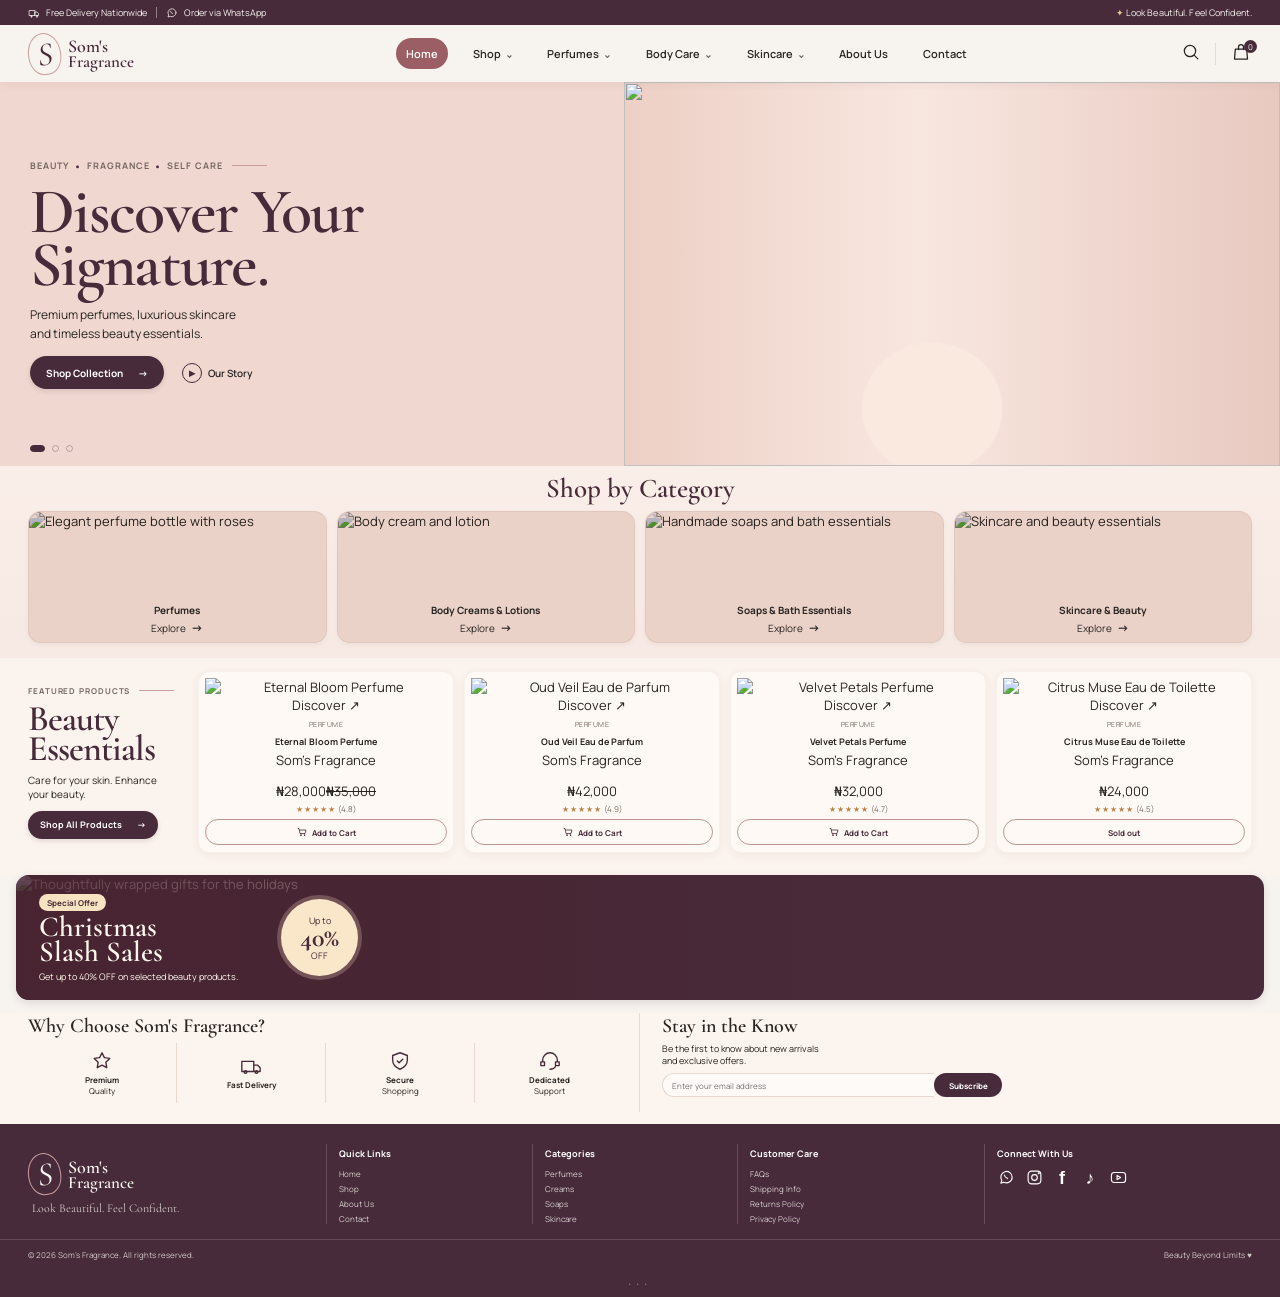
==== index.html @ 3cbfb393 "Connect shared catalogue admin to GitHub API Co-authored-by: Copilot <223556219+Copilot@users.norepl" ====
<!doctype html>
<html lang="en">
  <head>
    <meta charset="utf-8">
    <meta name="viewport" content="width=device-width, initial-scale=1">
    <meta name="theme-color" content="#482B3A">
    <meta name="description" content="Discover signature fragrance, skincare and beauty essentials at Som's Fragrance.">
    <title>Som's Fragrance — Look Beautiful. Feel Confident.</title>
    <link rel="preconnect" href="https://fonts.googleapis.com">
    <link rel="preconnect" href="https://fonts.gstatic.com" crossorigin>
    <link href="https://fonts.googleapis.com/css2?family=Cormorant+Garamond:wght@400;500;600;700&family=Manrope:wght@400;500;600;700&display=swap" rel="stylesheet">
    <link rel="stylesheet" href="styles.css">
  </head>
  <body>
    <header class="site-header">
      <div class="utility-bar">
        <div class="utility-inner">
          <div class="utility-links">
            <span><svg viewBox="0 0 24 24" aria-hidden="true"><path d="M3 7h11v10H3zM14 10h4l3 3v4h-7zM7 20a1.5 1.5 0 1 0 0-3 1.5 1.5 0 0 0 0 3Zm11 0a1.5 1.5 0 1 0 0-3 1.5 1.5 0 0 0 0 3Z"/></svg>Free Delivery Nationwide</span>
            <i aria-hidden="true"></i>
            <a class="whatsapp-link" href="https://wa.me/2348109266876" aria-label="Order via WhatsApp"><svg viewBox="0 0 24 24" aria-hidden="true"><path d="M20 11.6a8 8 0 0 1-11.8 7L4 20l1.4-4A8 8 0 1 1 20 11.6Z"/><path d="M9 8.5c.4 2.4 2 4 4.5 5"/></svg>Order via WhatsApp</a>
          </div>
          <span class="utility-motto"><span aria-hidden="true">✦</span> Look Beautiful. Feel Confident.</span>
        </div>
      </div>
      <div class="nav-shell">
        <a class="brand" href="index.html#home" aria-label="Som's Fragrance home">
          <span class="brand-mark" aria-hidden="true">S</span>
          <span class="brand-type"><span>Som's</span><span>Fragrance</span></span>
        </a>
        <button class="menu-toggle" type="button" aria-label="Open navigation" aria-expanded="false"><span></span><span></span></button>
        <nav class="primary-nav" aria-label="Main navigation">
          <a class="nav-link active" href="#home">Home</a>
          <a class="nav-link" href="shop.html">Shop <span class="nav-caret">⌄</span></a>
          <a class="nav-link" href="shop.html?category=perfumes">Perfumes <span class="nav-caret">⌄</span></a>
          <a class="nav-link" href="shop.html?category=body-care">Body Care <span class="nav-caret">⌄</span></a>
          <a class="nav-link" href="shop.html?category=skincare">Skincare <span class="nav-caret">⌄</span></a>
          <a class="nav-link" href="#why-us">About Us</a>
          <a class="nav-link" href="#contact">Contact</a>
        </nav>
        <div class="nav-actions">
          <button class="icon-button search-button" type="button" aria-label="Search">
            <svg viewBox="0 0 24 24" aria-hidden="true"><circle cx="10.8" cy="10.8" r="6.8"></circle><path d="m16 16 4.2 4.2"></path></svg>
          </button>
          <span class="action-divider" aria-hidden="true"></span>
          <button class="icon-button bag-button" type="button" aria-label="Shopping bag, 0 items">
            <svg viewBox="0 0 24 24" aria-hidden="true"><path d="M5.2 8.5h13.6l1 12H4.2l1-12Z"></path><path d="M9 9V6.2a3 3 0 0 1 6 0V9"></path></svg>
            <span class="bag-count">0</span>
          </button>
        </div>
      </div>
      <form class="search-panel" role="search">
        <label for="site-search">Find your next favourite</label>
        <input id="site-search" type="search" placeholder="Search products">
        <button type="submit">Search</button>
      </form>
    </header>

    <main>
      <section class="hero" id="home">
        <div class="hero-copy">
          <p class="eyebrow">BEAUTY <span>•</span> FRAGRANCE <span>•</span> SELF CARE <i></i></p>
          <h1>Discover Your<br>Signature.</h1>
          <p class="hero-description">Premium perfumes, luxurious skincare<br class="desktop-break"> and timeless beauty essentials.</p>
          <div class="hero-actions">
            <a class="button button-plum" href="shop.html">Shop Collection <span aria-hidden="true">→</span></a>
            <a class="story-link" href="#why-us"><span class="play-icon" aria-hidden="true">▶</span> Our Story</a>
          </div>
          <div class="hero-pagination" aria-label="Slide 1 of 3"><span class="current"></span><span></span><span></span></div>
        </div>
        <div class="hero-art" role="img" aria-label="Signature perfume and rose in soft blush light">
          <div class="hero-arch"></div>
          <div class="hero-rose hero-rose-one" aria-hidden="true">✿</div>
          <div class="hero-rose hero-rose-two" aria-hidden="true">✿</div>
          <img class="hero-bottle" src="https://images.unsplash.com/photo-1592945403244-b3fbafd7f539?auto=format&fit=crop&w=1400&q=85" alt="">
          <div class="hero-pedestal"></div>
          <span class="hero-glint" aria-hidden="true">✦</span>
        </div>
      </section>

      <section class="categories" id="shop">
        <h2 class="section-title">Shop by Category</h2>
        <div class="category-grid">
          <a class="category-card" href="shop.html?category=perfumes">
            <img src="https://images.unsplash.com/photo-1592945403244-b3fbafd7f539?auto=format&fit=crop&w=600&q=80" alt="Elegant perfume bottle with roses">
            <span class="category-name">Perfumes</span><span class="category-explore">Explore <b>→</b></span>
          </a>
          <a class="category-card" href="shop.html?category=body-care">
            <img src="https://images.unsplash.com/photo-1608248543803-ba4f8c70ae0b?auto=format&fit=crop&w=600&q=80" alt="Body cream and lotion">
            <span class="category-name">Body Creams &amp; Lotions</span><span class="category-explore">Explore <b>→</b></span>
          </a>
          <a class="category-card" href="shop.html?category=bath">
            <img src="https://images.unsplash.com/photo-1600857544200-b2f666a9a2ec?auto=format&fit=crop&w=600&q=80" alt="Handmade soaps and bath essentials">
            <span class="category-name">Soaps &amp; Bath Essentials</span><span class="category-explore">Explore <b>→</b></span>
          </a>
          <a class="category-card" href="shop.html?category=skincare">
            <img src="https://images.unsplash.com/photo-1608571423902-eed4a5ad8108?auto=format&fit=crop&w=600&q=80" alt="Skincare and beauty essentials">
            <span class="category-name">Skincare &amp; Beauty</span><span class="category-explore">Explore <b>→</b></span>
          </a>
        </div>
      </section>

      <section class="featured" id="featured">
        <div class="featured-intro">
          <p class="eyebrow">FEATURED PRODUCTS <i></i></p>
          <h2>Beauty<br>Essentials</h2>
          <p>Care for your skin. Enhance<br>your beauty.</p>
          <a class="button button-plum" href="shop.html">Shop All Products <span aria-hidden="true">→</span></a>
        </div>
        <div class="product-list">
          <p class="search-results" aria-live="polite"></p>
        </div>
      </section>

      <section class="sale-banner" aria-label="Christmas Slash Sales">
        <img src="https://images.unsplash.com/photo-1513201099705-a9746e1e201f?auto=format&fit=crop&w=1600&q=85" alt="Thoughtfully wrapped gifts for the holidays">
        <div class="sale-copy">
          <span class="sale-label">Special Offer</span>
          <h2>Christmas<br>Slash Sales</h2>
          <p>Get up to 40% OFF on selected beauty products.</p>
        </div>
        <div class="sale-badge"><span>Up to</span><strong>40%</strong><span>OFF</span></div>
        <a href="shop.html?sale=1" class="sale-hitarea" aria-label="Shop Christmas sale"></a>
      </section>

      <section class="community-row">
        <div class="why-us" id="why-us">
          <h2>Why Choose Som's Fragrance?</h2>
          <div class="benefits">
            <div class="benefit"><svg viewBox="0 0 24 24" aria-hidden="true"><path d="m12 3 2.6 5.3 5.9.9-4.3 4.2 1 5.9-5.2-2.8-5.2 2.8 1-5.9L3.5 9.2l5.9-.9L12 3Z"/></svg><strong>Premium</strong><span>Quality</span></div>
            <div class="benefit"><svg viewBox="0 0 24 24" aria-hidden="true"><path d="M2 7h13v11H2zM15 11h4l3 3v4h-7zM6 20a1.5 1.5 0 1 0 0-3 1.5 1.5 0 0 0 0 3Zm12 0a1.5 1.5 0 1 0 0-3 1.5 1.5 0 0 0 0 3Z"/></svg><strong>Fast Delivery</strong></div>
            <div class="benefit"><svg viewBox="0 0 24 24" aria-hidden="true"><path d="m12 3 8 3v5c0 5-3.4 8.2-8 10-4.6-1.8-8-5-8-10V6l8-3Z"/><path d="m9 12 2 2 4-4"/></svg><strong>Secure</strong><span>Shopping</span></div>
            <div class="benefit"><svg viewBox="0 0 24 24" aria-hidden="true"><path d="M4 13v-2a8 8 0 0 1 16 0v2M4 13H2v4h4v-4H4Zm16 0h2v4h-4v-4h2ZM18 18c-1 2-3 3-6 3"/></svg><strong>Dedicated</strong><span>Support</span></div>
          </div>
        </div>
        <div class="newsletter" id="contact">
          <h2>Stay in the Know</h2>
          <p>Be the first to know about new arrivals<br>and exclusive offers.</p>
          <form class="newsletter-form">
            <label class="sr-only" for="email">Your email address</label>
            <input id="email" type="email" placeholder="Enter your email address" required>
            <button type="submit">Subscribe</button>
          </form>
          <p class="form-message" aria-live="polite"></p>
        </div>
      </section>
    </main>

    <footer class="site-footer">
      <div class="footer-main">
        <div class="footer-brand">
          <a class="brand brand-light" href="index.html#home" aria-label="Som's Fragrance home"><span class="brand-mark" aria-hidden="true">S</span><span class="brand-type"><span>Som's</span><span>Fragrance</span></span></a>
          <p>Look Beautiful. Feel Confident.</p>
        </div>
        <div class="footer-column"><h2>Quick Links</h2><a href="index.html#home">Home</a><a href="shop.html">Shop</a><a href="#why-us">About Us</a><a href="#contact">Contact</a></div>
        <div class="footer-column"><h2>Categories</h2><a href="shop.html?category=perfumes">Perfumes</a><a href="shop.html?category=body-care">Creams</a><a href="shop.html?category=bath">Soaps</a><a href="shop.html?category=skincare">Skincare</a></div>
        <div class="footer-column"><h2>Customer Care</h2><a href="#contact">FAQs</a><a href="#contact">Shipping Info</a><a href="#contact">Returns Policy</a><a href="#contact">Privacy Policy</a></div>
        <div class="footer-column social-column"><h2>Connect With Us</h2><div class="social-links">
          <a class="whatsapp-link" href="https://wa.me/2348109266876" aria-label="WhatsApp"><svg viewBox="0 0 24 24" aria-hidden="true"><path d="M20 11.6a8 8 0 0 1-11.8 7L4 20l1.4-4A8 8 0 1 1 20 11.6Z"/><path d="M9 8.5c.4 2.4 2 4 4.5 5"/></svg></a>
          <a href="https://instagram.com/" aria-label="Instagram"><svg viewBox="0 0 24 24" aria-hidden="true"><rect x="3" y="3" width="18" height="18" rx="5"/><circle cx="12" cy="12" r="4"/><circle cx="18" cy="6" r=".7"/></svg></a>
          <a href="https://facebook.com/" aria-label="Facebook" class="social-letter">f</a>
          <a href="https://tiktok.com/" aria-label="TikTok" class="social-letter">♪</a>
          <a href="https://youtube.com/" aria-label="YouTube"><svg viewBox="0 0 24 24" aria-hidden="true"><rect x="2" y="5" width="20" height="14" rx="4"/><path d="m10 9 5 3-5 3z"/></svg></a>
        </div></div>
      </div>
      <div class="footer-bottom"><span>© 2026 Som's Fragrance. All rights reserved.</span><a href="index.html#home">Beauty Beyond Limits ♥</a></div>
    </footer>

    <div class="admin-access-area">
      <button class="admin-access-trigger" type="button" aria-label="Open store manager access"><span aria-hidden="true">···</span><span class="admin-access-hint" aria-hidden="true">Store access</span></button>
    </div>
    <dialog class="admin-access-dialog" aria-labelledby="admin-access-title">
      <form class="admin-access-form">
        <p class="eyebrow">PRIVATE STORE ACCESS</p>
        <h2 id="admin-access-title">Catalogue studio</h2>
        <label for="admin-password">Password</label>
        <input id="admin-password" name="password" type="password" autocomplete="current-password" required>
        <p class="admin-access-error" role="alert"></p>
        <div class="admin-access-actions">
          <button class="admin-access-cancel" type="button">Cancel</button>
          <button class="admin-access-submit" type="submit">Continue</button>
        </div>
      </form>
    </dialog>
    <button class="back-to-top" type="button" aria-label="Back to top">↑</button>
    <div class="cart-toast" role="status" aria-live="polite"></div>
    <dialog class="cart-dialog" aria-labelledby="cart-dialog-title"></dialog>
    <script src="catalog-data.js"></script>
    <script src="cart.js"></script>
    <script src="script.js"></script>
  </body>
</html>
---- styles.css ----
:root {
  color-scheme: light;
  --porcelain: #F7F3EF;
  --cream: #F3E8E2;
  --plum: #482B3A;
  --rose: #C99E9C;
  --taupe: #B9AA91;
  --espresso: #292522;
  --muted: #766761;
  --white: #FFFFFF;
  --border: #E7D8D0;
  --serif: "Cormorant Garamond", Georgia, serif;
  --sans: "Manrope", Arial, sans-serif;
}

* { box-sizing: border-box; }
html { scroll-behavior: smooth; scroll-padding-top: 85px; }
body { margin: 0; background: var(--porcelain); color: var(--espresso); font-family: var(--sans); font-size: 13px; -webkit-font-smoothing: antialiased; }
button, input { font: inherit; }
a { color: inherit; text-decoration: none; }
img { display: block; width: 100%; }
button { cursor: pointer; }
.sr-only { position: absolute; width: 1px; height: 1px; padding: 0; margin: -1px; overflow: hidden; clip: rect(0,0,0,0); white-space: nowrap; border: 0; }

.site-header { position: sticky; z-index: 20; top: 0; background: rgba(247,243,239,.98); box-shadow: 0 2px 8px rgba(72,43,58,.06); }
.utility-bar { height: 25px; color: var(--porcelain); background: var(--plum); font-size: 9px; }
.utility-inner { width: min(100% - 56px, 1440px); height: 100%; margin: auto; display: flex; align-items: center; justify-content: space-between; }
.utility-links, .utility-links span, .utility-links a { display: flex; align-items: center; gap: 6px; }
.utility-links { gap: 9px; }
.utility-links svg { width: 12px; height: 12px; fill: none; stroke: currentColor; stroke-width: 1.5; stroke-linecap: round; stroke-linejoin: round; }
.utility-links i { height: 11px; border-left: 1px solid rgba(255,255,255,.4); }
.utility-motto { letter-spacing: .1px; }
.utility-motto span { color: #e6ca8d; }
.nav-shell { width: min(100% - 56px, 1440px); min-height: 57px; margin: auto; display: flex; align-items: center; justify-content: space-between; gap: 24px; }
.brand { display: flex; flex: 0 0 166px; align-items: center; gap: 7px; color: var(--plum); }
.brand-mark { width: 33px; height: 42px; display: grid; place-items: center; border: 1px solid var(--rose); border-radius: 50% 50% 45% 45%; font-family: var(--serif); font-size: 33px; font-style: italic; line-height: 1; transform: rotate(-9deg); }
.brand-type { display: flex; flex-direction: column; font-family: var(--serif); font-size: 18px; font-weight: 600; line-height: .9; }
.brand-type span + span { font-size: 17px; }
.primary-nav { display: flex; align-items: center; justify-content: center; gap: clamp(5px, 1.15vw, 18px); }
.nav-link { padding: 8px 10px; border-radius: 20px; color: var(--espresso); font-size: 11px; font-weight: 600; white-space: nowrap; }
.nav-link:hover, .nav-link.active { color: var(--white); background: #9c5e65; }
.nav-caret { padding-left: 2px; color: var(--muted); font-size: 10px; }
.nav-link.active .nav-caret { color: var(--white); }
.nav-actions { display: flex; flex: 0 0 67px; align-items: center; justify-content: flex-end; gap: 13px; }
.icon-button { position: relative; width: 23px; height: 28px; padding: 2px 0; border: 0; color: var(--espresso); background: transparent; }
.icon-button svg { width: 20px; height: 20px; fill: none; stroke: currentColor; stroke-width: 1.5; stroke-linecap: round; stroke-linejoin: round; }
.bag-count { position: absolute; top: 0; right: -5px; width: 13px; height: 13px; display: grid; place-items: center; border-radius: 50%; color: var(--white); background: var(--plum); font-size: 8px; }
.action-divider { height: 22px; border-left: 1px solid var(--border); }
.menu-toggle { display: none; }
.search-panel { display: none; width: min(100% - 56px, 1440px); padding: 14px 0; margin: auto; border-top: 1px solid var(--border); align-items: center; gap: 16px; }
.search-panel.is-open { display: flex; }
.search-panel label { font-family: var(--serif); font-size: 19px; }
.search-panel input { flex: 1; padding: 8px 3px; border: 0; border-bottom: 1px solid var(--muted); outline: 0; background: transparent; }
.search-panel button { border: 0; color: var(--plum); background: transparent; font-size: 11px; font-weight: 700; }

.hero { position: relative; min-height: clamp(296px, 30vw, 430px); display: grid; grid-template-columns: 1fr 1.05fr; overflow: hidden; background: #f0d7d0; }
.hero-copy { position: relative; z-index: 2; display: flex; flex-direction: column; align-items: flex-start; justify-content: center; padding: 28px max(30px, calc((100vw - 1440px) / 2)); padding-right: 12px; }
.eyebrow { margin: 0; color: var(--muted); font-size: 9px; font-weight: 700; letter-spacing: .9px; }
.hero-copy .eyebrow { display: flex; align-items: center; gap: 5px; white-space: nowrap; }
.hero-copy .eyebrow span { color: var(--plum); font-size: 10px; }
.hero-copy .eyebrow i, .featured-intro .eyebrow i { width: 35px; margin-left: 5px; border-top: 1px solid var(--rose); }
h1, h2, h3, p { margin-top: 0; }
.hero h1 { margin: 12px 0 8px; color: var(--plum); font-family: var(--serif); font-size: clamp(43px, 5vw, 68px); font-weight: 600; letter-spacing: -1.7px; line-height: .84; }
.hero-description { margin: 5px 0 13px; color: var(--espresso); font-size: 12px; line-height: 1.6; }
.hero-actions { display: flex; align-items: center; gap: 18px; }
.button { min-height: 33px; display: inline-flex; align-items: center; justify-content: center; gap: 15px; padding: 0 16px; border-radius: 22px; font-size: 10px; font-weight: 700; }
.button-plum { color: var(--white); background: var(--plum); box-shadow: 0 2px 5px rgba(72,43,58,.14); }
.button-plum:hover { background: #633d50; }
.story-link { display: inline-flex; align-items: center; gap: 6px; font-size: 10px; font-weight: 600; }
.play-icon { width: 20px; height: 20px; display: grid; place-items: center; border: 1px solid var(--plum); border-radius: 50%; color: var(--plum); font-size: 8px; }
.hero-pagination { position: absolute; bottom: 14px; left: max(30px, calc((100vw - 1440px) / 2)); display: flex; gap: 7px; }
.hero-pagination span { width: 7px; height: 7px; border: 1px solid rgba(72,43,58,.3); border-radius: 10px; }
.hero-pagination .current { width: 15px; border-color: var(--plum); background: var(--plum); }
.hero-art { position: relative; min-height: clamp(296px, 30vw, 430px); overflow: hidden; background: radial-gradient(ellipse at 47% 85%, #f9e9df 0 14%, transparent 14.5%), linear-gradient(90deg, #edcfc5, #f8e7df 45%, #e8c9c0); }
.hero-art::before { display: none; }
.hero-arch { position: absolute; top: -25%; right: 3%; width: 37%; height: 95%; border-radius: 50% 50% 0 0; background: linear-gradient(90deg, rgba(151,99,86,.16), rgba(255,247,239,.5)); }
.hero-bottle { position: absolute; z-index: 1; inset: 0; width: 100%; height: 100%; max-width: none; object-fit: cover; object-position: center 51%; }
.hero-arch, .hero-rose, .hero-pedestal, .hero-glint { display: none; }

.categories { padding: 9px max(28px, calc((100vw - 1440px) / 2)) 15px; background: linear-gradient(180deg,#faeee8,#f7e9e3); }
.section-title { margin: 0 0 9px; color: var(--plum); font-family: var(--serif); font-size: 27px; font-weight: 600; line-height: 1; text-align: center; }
.category-grid { display: grid; grid-template-columns: repeat(4, minmax(0, 1fr)); gap: 10px; }
.category-card { min-width: 0; overflow: hidden; display: flex; flex-direction: column; align-items: center; border: 1px solid rgba(72,43,58,.06); border-radius: 13px; background: #ead2c8; box-shadow: 0 2px 5px rgba(72,43,58,.05); }
.category-card img { width: 100%; height: 86px; object-fit: cover; object-position: center 43%; mix-blend-mode: multiply; }
.category-name { width: 100%; overflow: hidden; padding: 5px 3px 1px; font-size: 10px; font-weight: 700; text-align: center; text-overflow: ellipsis; white-space: nowrap; }
.category-explore { padding: 1px 5px 6px; font-size: 10px; }
.category-explore b { padding-left: 3px; font-size: 12px; }

.featured { display: grid; grid-template-columns: 155px minmax(0,1fr); gap: 15px; padding: 13px max(28px, calc((100vw - 1440px) / 2)) 22px; background: #fbf3ee; }
.featured-intro { display: flex; flex-direction: column; align-items: flex-start; justify-content: center; }
.featured-intro .eyebrow { display: flex; align-items: center; gap: 4px; font-size: 8px; white-space: nowrap; }
.featured-intro h2 { margin: 8px 0 5px; color: var(--plum); font-family: var(--serif); font-size: 36px; font-weight: 600; letter-spacing: -1px; line-height: .83; }
.featured-intro > p:not(.eyebrow) { margin: 4px 0 9px; font-size: 10px; line-height: 1.45; }
.featured-intro .button { min-height: 28px; padding: 0 12px; font-size: 9px; }
.product-list { display: grid; grid-template-columns: repeat(4, minmax(0,1fr)); gap: 10px; }
.product-card { min-width: 0; padding: 6px 6px 7px; border: 1px solid rgba(72,43,58,.04); border-radius: 11px; background: #fff9f5; box-shadow: 0 2px 8px rgba(72,43,58,.06); text-align: center; }
.product-photo { position: relative; height: 116px; overflow: hidden; border-radius: 8px; background: #f3e1d8; }
.product-photo img { width: 100%; height: 100%; object-fit: cover; object-position: center 48%; mix-blend-mode: multiply; }
.product-tag { position: absolute; z-index: 1; top: 4px; left: 4px; padding: 3px 6px; border-radius: 9px; color: var(--white); background: #a44f67; font-size: 8px; font-weight: 700; }
.product-tag.discount { background: #bf596d; }
.product-tag.hot { background: #d65b65; }
.home-product-category { padding: 6px 0 0; color: var(--muted); font-size: 7px; letter-spacing: .5px; text-transform: uppercase; }
.product-card h3 { overflow: hidden; margin: 6px 0 3px; font-size: 9px; font-weight: 700; text-overflow: ellipsis; white-space: nowrap; }
.price { margin: 0; font-size: 10px; font-weight: 700; }
.price del { margin-left: 3px; color: #9a8b86; font-size: 8px; font-weight: 400; }
.rating { margin: 3px 0 5px; color: var(--muted); font-size: 8px; }
.rating span { color: #b7854b; letter-spacing: 1px; }
.cart-button { width: 100%; min-height: 26px; display: flex; align-items: center; justify-content: center; gap: 4px; border: 1px solid #bd9893; border-radius: 14px; color: var(--plum); background: transparent; font-size: 8px; font-weight: 700; }
.cart-button:hover, .cart-button.is-added { color: var(--white); background: var(--plum); border-color: var(--plum); }
.cart-button svg { width: 12px; height: 12px; fill: none; stroke: currentColor; stroke-width: 1.6; stroke-linecap: round; stroke-linejoin: round; }
.search-results { grid-column: 1 / -1; min-height: 0; margin: 0; color: var(--muted); font-size: 10px; }
.search-results:empty { display: none; }

.sale-banner { position: relative; min-height: 125px; display: flex; align-items: center; overflow: hidden; margin: 0 max(16px, calc((100vw - 1470px) / 2)) 13px; border-radius: 13px; color: #fff7ee; background: var(--plum); box-shadow: 0 3px 9px rgba(72,43,58,.13); }
.sale-banner > img { position: absolute; inset: 0; width: 100%; height: 100%; object-fit: cover; object-position: center 55%; }
.sale-banner::after { position: absolute; inset: 0; content: ""; background: linear-gradient(90deg,rgba(72,35,48,.84),rgba(72,35,48,.68) 34%,rgba(72,35,48,.12) 65%,rgba(72,35,48,.02)); }
.sale-copy, .sale-badge { position: relative; z-index: 1; }
.sale-copy { padding: 12px 23px; }
.sale-label { display: inline-block; padding: 3px 8px; border-radius: 10px; color: var(--plum); background: #f7e3c2; font-size: 8px; font-weight: 700; }
.sale-copy h2 { margin: 4px 0 2px; font-family: var(--serif); font-size: 29px; font-weight: 600; line-height: .85; }
.sale-copy p { margin: 5px 0 0; font-size: 9px; }
.sale-badge { width: 77px; height: 77px; display: flex; flex: 0 0 auto; flex-direction: column; align-items: center; justify-content: center; margin-left: 20px; border-radius: 50%; color: var(--plum); background: #fae7c9; box-shadow: 0 0 0 4px rgba(250,231,201,.24); line-height: 1; }
.sale-badge span { font-size: 9px; }
.sale-badge strong { font-family: var(--serif); font-size: 26px; }
.sale-hitarea { position: absolute; z-index: 2; inset: 0; }

.community-row { display: grid; grid-template-columns: 1fr 1fr; gap: 0; padding: 0 max(28px, calc((100vw - 1440px) / 2)) 12px; background: #fbf4ef; }
.why-us, .newsletter { min-width: 0; padding: 3px 15px 2px 0; }
.why-us { border-right: 1px solid var(--border); }
.why-us h2, .newsletter h2 { margin: 0 0 7px; color: var(--espresso); font-family: var(--serif); font-size: 20px; font-weight: 600; line-height: 1; }
.benefits { display: grid; grid-template-columns: repeat(4, 1fr); }
.benefit { min-height: 60px; display: flex; flex-direction: column; align-items: center; justify-content: center; border-right: 1px solid var(--border); text-align: center; }
.benefit:last-child { border-right: 0; }
.benefit svg { width: 22px; height: 22px; margin-bottom: 3px; fill: none; stroke: var(--plum); stroke-width: 1.5; stroke-linecap: round; stroke-linejoin: round; }
.benefit strong, .benefit span { font-size: 8px; line-height: 1.35; }
.benefit strong { font-weight: 700; }
.newsletter { position: relative; padding: 3px 0 2px 22px; }
.newsletter > p:not(.form-message) { margin: 0 0 6px; font-size: 9px; line-height: 1.35; }
.newsletter-form { width: min(100%, 340px); display: flex; }
.newsletter-form input { min-width: 0; flex: 1; height: 24px; padding: 0 9px; border: 1px solid var(--border); border-right: 0; border-radius: 14px 0 0 14px; outline: 0; background: rgba(255,255,255,.55); font-size: 8px; }
.newsletter-form button { min-width: 68px; border: 0; border-radius: 14px; color: var(--white); background: var(--plum); font-size: 8px; font-weight: 700; }
.form-message { min-height: 10px; margin: 3px 0 0; color: var(--plum); font-size: 8px; }

.site-footer { color: var(--porcelain); background: var(--plum); }
.footer-main { width: min(100% - 56px, 1440px); display: grid; grid-template-columns: 1.35fr .9fr .9fr 1.1fr 1.3fr; gap: 20px; padding: 20px 0 15px; margin: auto; }
.footer-brand { display: flex; flex-direction: column; justify-content: center; }
.brand-light { flex-basis: auto; color: var(--porcelain); }
.brand-light .brand-mark { border-color: var(--rose); }
.footer-brand > p { margin: 6px 0 0 4px; color: rgba(247,243,239,.8); font-family: var(--serif); font-size: 12px; }
.footer-column { display: flex; flex-direction: column; align-items: flex-start; gap: 4px; padding-left: 12px; border-left: 1px solid rgba(247,243,239,.17); }
.footer-column h2 { margin: 3px 0 4px; color: var(--white); font-size: 9px; font-weight: 700; }
.footer-column > a { color: rgba(247,243,239,.82); font-size: 8px; }
.footer-column > a:hover, .footer-bottom a:hover { color: #e9c9b3; }
.social-links { display: flex; align-items: center; gap: 10px; }
.social-links a { width: 18px; height: 18px; display: grid; place-items: center; color: var(--white); }
.social-links svg { width: 17px; height: 17px; fill: none; stroke: currentColor; stroke-width: 1.6; stroke-linecap: round; stroke-linejoin: round; }
.social-letter { font-family: Arial, sans-serif; font-size: 18px; font-weight: 700; }
.footer-bottom { min-height: 30px; display: flex; align-items: center; justify-content: space-between; padding: 0 max(28px, calc((100vw - 1440px) / 2)); border-top: 1px solid rgba(247,243,239,.16); color: rgba(247,243,239,.78); font-size: 8px; }
.admin-access-area { height: 28px; display: flex; justify-content: center; background: var(--plum); }
.admin-access-trigger { position: relative; width: 84px; height: 28px; padding: 0; border: 0; color: rgba(247,243,239,.36); background: transparent; cursor: pointer; font-size: 15px; letter-spacing: 5px; }
.admin-access-trigger:hover { color: rgba(247,243,239,.72); background: rgba(255,255,255,.06); }
.admin-access-trigger:focus-visible { outline: 2px solid var(--rose); outline-offset: -3px; }
.admin-access-hint { position: absolute; inset: 0; display: grid; place-items: center; color: var(--porcelain); background: var(--plum); font-size: 9px; letter-spacing: .3px; opacity: 0; transition: opacity .16s ease; }
.admin-access-trigger:hover .admin-access-hint, .admin-access-trigger:focus-visible .admin-access-hint { opacity: 1; }
.admin-access-dialog { width: min(420px, calc(100% - 32px)); padding: 28px; border: 1px solid var(--border); border-radius: 12px; color: var(--espresso); background: var(--porcelain); box-shadow: 0 18px 60px rgba(41,37,34,.24); }
.admin-access-dialog::backdrop { background: rgba(41,37,34,.48); }
.admin-access-form h2 { margin: 5px 0 22px; color: var(--plum); font-family: var(--serif); font-size: 30px; font-weight: 600; }
.admin-access-form label { display: block; margin-bottom: 6px; color: var(--muted); font-size: 12px; }
.admin-access-form input { width: 100%; padding: 11px 12px; border: 1px solid var(--border); border-radius: 6px; color: var(--espresso); background: var(--white); }
.admin-access-error { min-height: 18px; margin: 8px 0 12px; color: #9c3434; font-size: 11px; }
.admin-access-actions { display: flex; justify-content: flex-end; gap: 10px; }
.admin-access-actions button { min-height: 36px; padding: 0 15px; border: 1px solid var(--border); border-radius: 20px; color: var(--plum); background: transparent; font-size: 11px; font-weight: 700; }
.admin-access-actions .admin-access-submit { border-color: var(--plum); color: var(--white); background: var(--plum); }
.cart-dialog { width: min(460px, calc(100% - 28px)); max-width: 460px; max-height: min(82vh, 680px); padding: 0; overflow: hidden; border: 1px solid var(--border); border-radius: 12px; color: var(--espresso); background: var(--porcelain); box-shadow: 0 18px 70px rgba(41,37,34,.28); }
.cart-dialog::backdrop { background: rgba(41,37,34,.5); backdrop-filter: blur(2px); }
.cart-content { display: flex; max-height: min(82vh, 680px); flex-direction: column; }
.cart-heading { display: flex; align-items: center; justify-content: space-between; padding: 17px 20px; border-bottom: 1px solid var(--border); }
.cart-heading h2 { margin: 0; color: var(--plum); font-family: var(--serif); font-size: 28px; font-weight: 600; }
.cart-close { width: 32px; height: 32px; border: 0; color: var(--plum); background: transparent; font-size: 25px; }
.cart-lines { overflow: auto; padding: 0 20px; }
.cart-empty { padding: 24px 0; color: var(--muted); font-size: 12px; text-align: center; }
.cart-line { display: grid; grid-template-columns: minmax(0,1fr) auto; gap: 5px 12px; padding: 15px 0; border-bottom: 1px solid var(--border); }
.cart-line-name { margin: 0; color: var(--espresso); font-family: var(--serif); font-size: 18px; font-weight: 600; }
.cart-line-price { margin: 3px 0 0; color: var(--muted); font-size: 11px; }
.cart-line-total { align-self: center; color: var(--plum); font-size: 12px; font-weight: 700; }
.cart-line-controls { display: flex; align-items: center; gap: 9px; }
.cart-line-controls button { min-width: 27px; height: 27px; padding: 0 5px; border: 1px solid var(--border); border-radius: 50%; color: var(--plum); background: transparent; }
.cart-line-controls button:disabled { opacity: .4; cursor: not-allowed; }
.cart-line-quantity { min-width: 14px; text-align: center; font-size: 11px; }
.cart-line-remove { margin-left: 5px; border: 0 !important; color: var(--muted) !important; font-size: 10px; text-decoration: underline; }
.cart-unavailable { grid-column: 1/-1; margin: 4px 0 0; color: #9c3434; font-size: 10px; }
.cart-footer { padding: 15px 20px 20px; }
.cart-subtotal { display: flex; justify-content: space-between; margin: 0 0 12px; color: var(--espresso); font-size: 12px; font-weight: 700; }
.cart-checkout { min-height: 42px; display: flex; align-items: center; justify-content: center; border-radius: 24px; color: var(--white); background: var(--plum); font-size: 11px; font-weight: 700; }
.cart-checkout[aria-disabled="true"] { opacity: .45; pointer-events: none; }
.cart-note, .cart-status { margin: 9px 0 0; color: var(--muted); font-size: 9px; line-height: 1.5; text-align: center; }
.cart-status { color: #9c3434; }
.back-to-top { position: fixed; z-index: 10; right: 15px; bottom: 15px; width: 38px; height: 38px; display: grid; place-items: center; border: 0; border-radius: 50%; color: var(--plum); background: var(--porcelain); box-shadow: 0 2px 10px rgba(41,37,34,.2); font-family: var(--serif); font-size: 27px; opacity: 0; pointer-events: none; transition: opacity .2s ease; }
.back-to-top.is-visible { opacity: 1; pointer-events: auto; }
.cart-toast { position: fixed; z-index: 30; right: 20px; bottom: 65px; padding: 10px 15px; border-radius: 20px; color: var(--white); background: var(--plum); font-size: 11px; opacity: 0; pointer-events: none; transform: translateY(8px); transition: opacity .2s ease, transform .2s ease; }
.cart-toast.is-visible { opacity: 1; transform: translateY(0); }

@media (min-width: 1500px) {
  .hero { min-height: 390px; }
  .hero-art { min-height: 390px; }
  .category-card img { height: 125px; }
  .product-photo { height: 155px; }
  .sale-banner { min-height: 160px; }
}
@media (max-width: 900px) and (min-width: 761px) {
  .nav-shell { width: calc(100% - 32px); gap: 8px; }
  .brand { flex-basis: 118px; gap: 5px; }
  .brand-mark { width: 29px; height: 36px; font-size: 29px; }
  .brand-type { font-size: 16px; }
  .brand-type span + span { font-size: 15px; }
  .primary-nav { flex: 1; gap: 0; }
  .nav-link { padding: 8px 5px; font-size: 10px; }
  .nav-actions { flex-basis: 58px; gap: 8px; }
}
@media (max-width: 760px) {
  html { scroll-padding-top: 80px; }
  .utility-bar { height: 25px; }
  .utility-inner, .nav-shell { width: calc(100% - 32px); }
  .utility-inner { font-size: 8px; }
  .utility-motto { display: none; }
  .nav-shell { min-height: 58px; gap: 11px; }
  .brand { flex-basis: 145px; }
  .brand-mark { width: 30px; height: 37px; font-size: 29px; }
  .brand-type { font-size: 17px; }
  .brand-type span + span { font-size: 16px; }
  .menu-toggle { order: 2; width: 23px; height: 27px; display: flex; flex-direction: column; justify-content: center; gap: 6px; padding: 0; border: 0; background: transparent; }
  .menu-toggle span { width: 21px; height: 1px; background: var(--plum); }
  .nav-actions { flex: 0 0 auto; gap: 8px; margin-left: auto; }
  .primary-nav { position: absolute; top: 83px; right: 0; left: 0; display: none; align-items: stretch; gap: 2px; padding: 10px 16px 16px; background: var(--porcelain); box-shadow: 0 8px 12px rgba(72,43,58,.1); }
  .primary-nav.is-open { display: flex; flex-direction: column; }
  .nav-link { padding: 11px 12px; font-size: 12px; }
  .search-panel { width: calc(100% - 32px); }
  .search-panel label { display: none; }
  .hero { min-height: 0; grid-template-columns: 1fr 1fr; }
  .hero-copy { min-height: 250px; padding: 22px 10px 31px 18px; }
  .hero-copy .eyebrow { gap: 3px; font-size: 7px; letter-spacing: .4px; }
  .hero-copy .eyebrow i { width: 12px; }
  .hero h1 { margin: 12px 0 7px; font-size: clamp(34px, 8.6vw, 52px); letter-spacing: -1.2px; }
  .hero-description { max-width: 245px; margin: 4px 0 10px; font-size: 10px; }
  .desktop-break { display: none; }
  .hero-actions { flex-wrap: wrap; gap: 8px; }
  .button { min-height: 30px; gap: 8px; padding: 0 11px; font-size: 9px; }
  .story-link { gap: 4px; font-size: 9px; }
  .play-icon { width: 17px; height: 17px; }
  .hero-pagination { bottom: 10px; left: 18px; }
  .hero-art { min-height: 250px; }
  .hero-bottle { object-position: center; }
  .categories { padding: 10px 15px 13px; }
  .section-title { margin-bottom: 8px; font-size: 24px; }
  .category-grid { grid-template-columns: repeat(2, minmax(0,1fr)); gap: 8px; }
  .category-card { border-radius: 11px; }
  .category-card img { height: 80px; }
  .category-name { font-size: 9px; }
  .category-explore { font-size: 9px; }
  .featured { grid-template-columns: 105px minmax(0,1fr); gap: 8px; padding: 12px 13px 15px; }
  .featured-intro .eyebrow { font-size: 6px; letter-spacing: .3px; }
  .featured-intro .eyebrow i { width: 10px; }
  .featured-intro h2 { font-size: 31px; }
  .featured-intro > p:not(.eyebrow) { font-size: 8px; }
  .featured-intro .button { min-height: 25px; padding: 0 8px; font-size: 7px; }
  .product-list { grid-template-columns: repeat(2,minmax(0,1fr)); gap: 8px; }
  .product-card { padding: 5px; }
  .product-photo { height: clamp(74px, 23vw, 125px); }
  .product-card h3 { font-size: 8px; }
  .price { font-size: 9px; }
  .cart-button { min-height: 23px; font-size: 7px; }
  .search-results { grid-column: 1 / -1; font-size: 8px; }
  .sale-banner { min-height: 120px; margin: 0 9px 11px; border-radius: 10px; }
  .sale-banner::after { background: linear-gradient(90deg,rgba(72,35,48,.88),rgba(72,35,48,.61) 49%,rgba(72,35,48,.1)); }
  .sale-copy { padding: 10px 13px; }
  .sale-copy h2 { font-size: 26px; }
  .sale-copy p { max-width: 160px; font-size: 8px; }
  .sale-badge { width: 62px; height: 62px; margin-left: auto; margin-right: 10px; }
  .sale-badge strong { font-size: 21px; }
  .sale-badge span { font-size: 8px; }
  .community-row { grid-template-columns: 1fr; padding: 0 16px 12px; }
  .why-us { padding: 4px 0 10px; border-right: 0; border-bottom: 1px solid var(--border); }
  .why-us h2, .newsletter h2 { font-size: 19px; }
  .benefit { min-height: 54px; }
  .benefit strong, .benefit span { font-size: 7px; }
  .newsletter { padding: 11px 0 2px; }
  .newsletter > p:not(.form-message) br { display: none; }
  .newsletter-form { max-width: 100%; }
  .footer-main { width: calc(100% - 32px); grid-template-columns: 1.1fr 1fr 1fr; gap: 16px 8px; padding: 17px 0 13px; }
  .footer-brand { grid-column: 1/-1; }
  .brand-light { flex-basis: auto; }
  .footer-brand > p { margin-left: 2px; }
  .footer-column { padding-left: 8px; }
  .footer-column h2 { font-size: 8px; }
  .footer-column > a { font-size: 7px; }
  .social-column { grid-column: 1/-1; border-left: 0; padding-left: 0; }
  .social-links { gap: 13px; }
  .footer-bottom { min-height: 29px; padding: 0 16px; font-size: 7px; }
}
@media (max-width: 370px) {
  .utility-inner { width: calc(100% - 20px); }
  .utility-links { gap: 5px; font-size: 7px; }
  .nav-shell { width: calc(100% - 22px); }
  .brand { flex-basis: 126px; }
  .hero-copy { padding-left: 12px; }
  .hero-copy .eyebrow { font-size: 6px; }
  .hero h1 { font-size: 33px; }
  .hero-description { font-size: 9px; }
  .featured { grid-template-columns: 91px minmax(0,1fr); gap: 6px; padding-right: 8px; padding-left: 8px; }
  .featured-intro h2 { font-size: 28px; }
  .cart-button { gap: 2px; font-size: 6px; }
}
@media (prefers-reduced-motion: reduce) {
  *, *::before, *::after { scroll-behavior: auto !important; transition-duration: .01ms !important; }
}
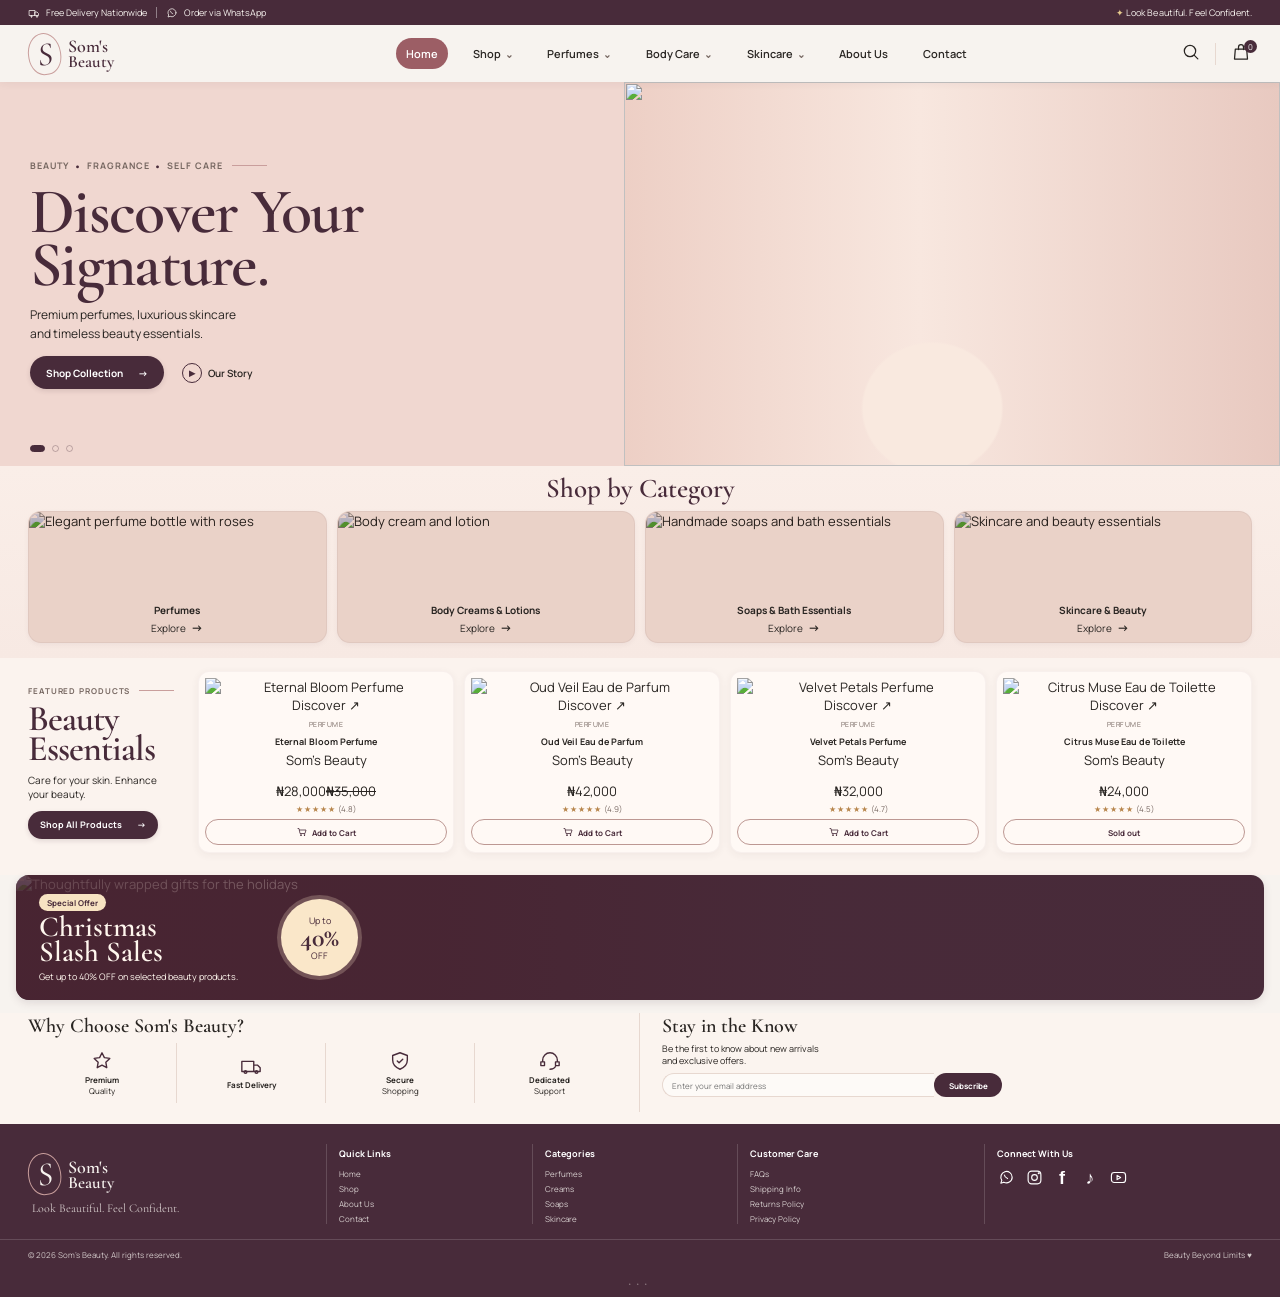
==== commit 8b07e3f0: "Rebrand storefront as Som's Beauty Co-authored-by: Copilot <223556219+Copilot@users.noreply.github.c" ====
--- a/index.html
+++ b/index.html
@@ -4,8 +4,8 @@
     <meta charset="utf-8">
     <meta name="viewport" content="width=device-width, initial-scale=1">
     <meta name="theme-color" content="#482B3A">
-    <meta name="description" content="Discover signature fragrance, skincare and beauty essentials at Som's Fragrance.">
-    <title>Som's Fragrance — Look Beautiful. Feel Confident.</title>
+    <meta name="description" content="Discover signature fragrance, skincare and beauty essentials at Som's Beauty.">
+    <title>Som's Beauty — Look Beautiful. Feel Confident.</title>
     <link rel="preconnect" href="https://fonts.googleapis.com">
     <link rel="preconnect" href="https://fonts.gstatic.com" crossorigin>
     <link href="https://fonts.googleapis.com/css2?family=Cormorant+Garamond:wght@400;500;600;700&family=Manrope:wght@400;500;600;700&display=swap" rel="stylesheet">
@@ -24,9 +24,9 @@
         </div>
       </div>
       <div class="nav-shell">
-        <a class="brand" href="index.html#home" aria-label="Som's Fragrance home">
+        <a class="brand" href="index.html#home" aria-label="Som's Beauty home">
           <span class="brand-mark" aria-hidden="true">S</span>
-          <span class="brand-type"><span>Som's</span><span>Fragrance</span></span>
+          <span class="brand-type"><span>Som's</span><span>Beauty</span></span>
         </a>
         <button class="menu-toggle" type="button" aria-label="Open navigation" aria-expanded="false"><span></span><span></span></button>
         <nav class="primary-nav" aria-label="Main navigation">
@@ -125,7 +125,7 @@
 
       <section class="community-row">
         <div class="why-us" id="why-us">
-          <h2>Why Choose Som's Fragrance?</h2>
+          <h2>Why Choose Som's Beauty?</h2>
           <div class="benefits">
             <div class="benefit"><svg viewBox="0 0 24 24" aria-hidden="true"><path d="m12 3 2.6 5.3 5.9.9-4.3 4.2 1 5.9-5.2-2.8-5.2 2.8 1-5.9L3.5 9.2l5.9-.9L12 3Z"/></svg><strong>Premium</strong><span>Quality</span></div>
             <div class="benefit"><svg viewBox="0 0 24 24" aria-hidden="true"><path d="M2 7h13v11H2zM15 11h4l3 3v4h-7zM6 20a1.5 1.5 0 1 0 0-3 1.5 1.5 0 0 0 0 3Zm12 0a1.5 1.5 0 1 0 0-3 1.5 1.5 0 0 0 0 3Z"/></svg><strong>Fast Delivery</strong></div>
@@ -149,7 +149,7 @@
     <footer class="site-footer">
       <div class="footer-main">
         <div class="footer-brand">
-          <a class="brand brand-light" href="index.html#home" aria-label="Som's Fragrance home"><span class="brand-mark" aria-hidden="true">S</span><span class="brand-type"><span>Som's</span><span>Fragrance</span></span></a>
+          <a class="brand brand-light" href="index.html#home" aria-label="Som's Beauty home"><span class="brand-mark" aria-hidden="true">S</span><span class="brand-type"><span>Som's</span><span>Beauty</span></span></a>
           <p>Look Beautiful. Feel Confident.</p>
         </div>
         <div class="footer-column"><h2>Quick Links</h2><a href="index.html#home">Home</a><a href="shop.html">Shop</a><a href="#why-us">About Us</a><a href="#contact">Contact</a></div>
@@ -163,7 +163,7 @@
           <a href="https://youtube.com/" aria-label="YouTube"><svg viewBox="0 0 24 24" aria-hidden="true"><rect x="2" y="5" width="20" height="14" rx="4"/><path d="m10 9 5 3-5 3z"/></svg></a>
         </div></div>
       </div>
-      <div class="footer-bottom"><span>© 2026 Som's Fragrance. All rights reserved.</span><a href="index.html#home">Beauty Beyond Limits ♥</a></div>
+      <div class="footer-bottom"><span>© 2026 Som's Beauty. All rights reserved.</span><a href="index.html#home">Beauty Beyond Limits ♥</a></div>
     </footer>
 
     <div class="admin-access-area">
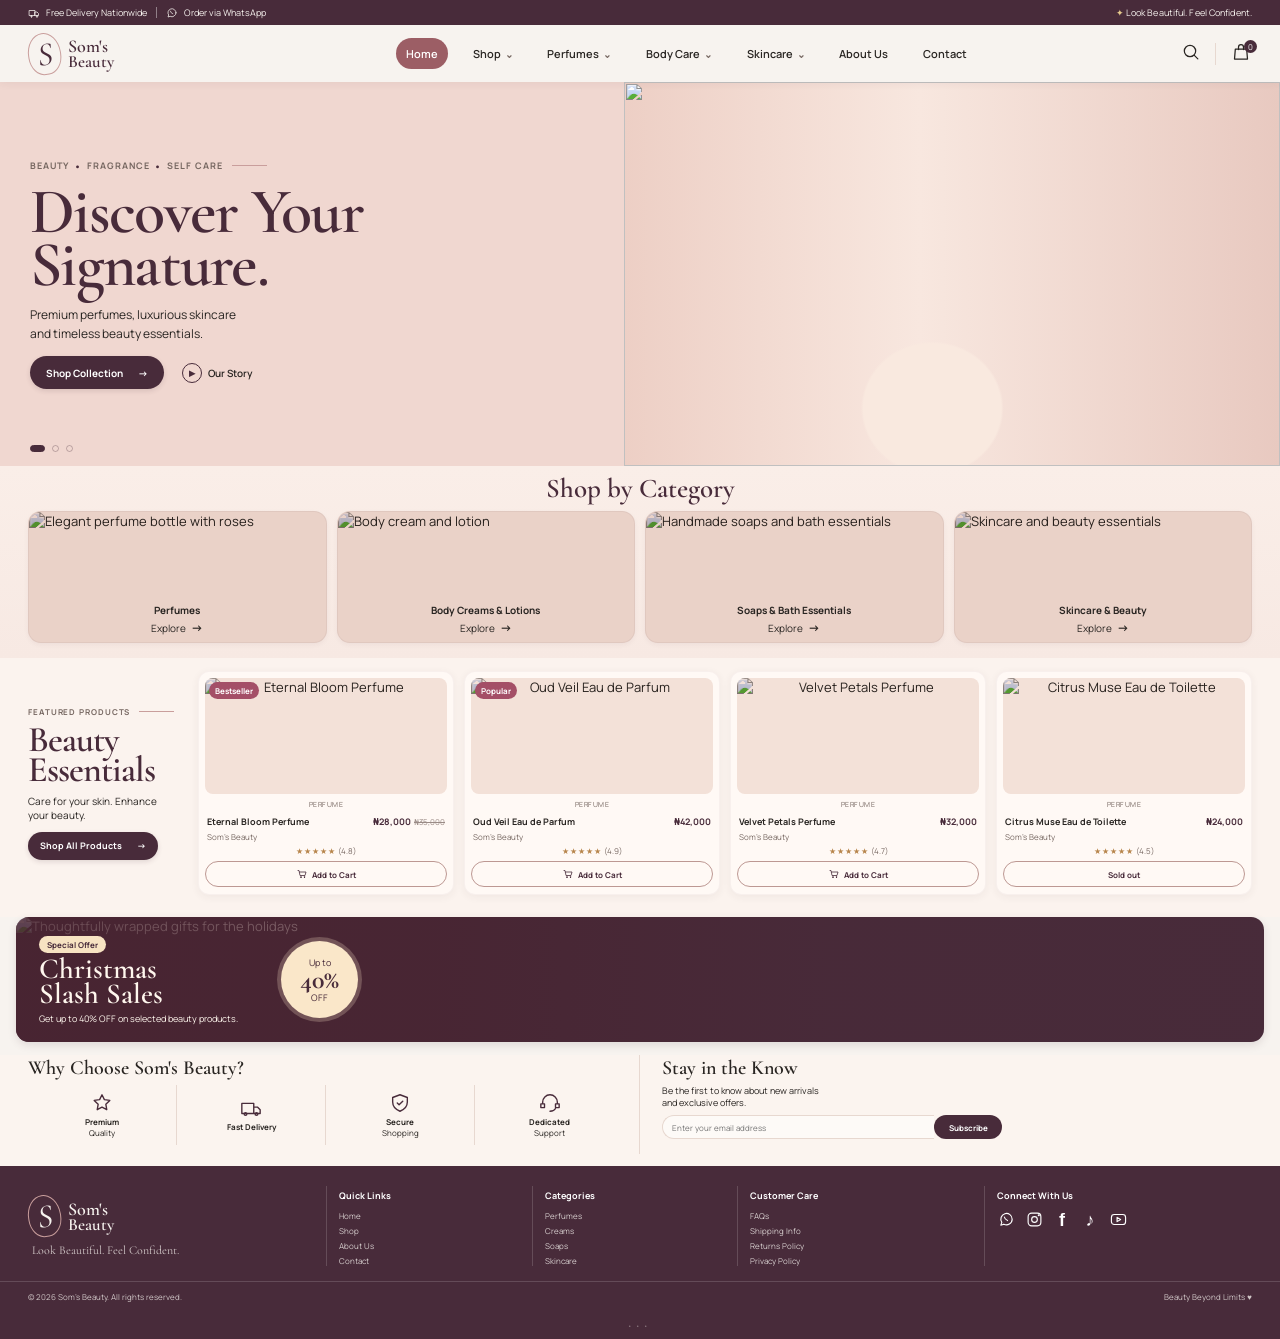
==== commit 3c14eb3f: "Fix product details and featured layout Co-authored-by: Copilot <223556219+Copilot@users.noreply.git" ====
--- a/index.html
+++ b/index.html
@@ -184,9 +184,11 @@
     </dialog>
     <button class="back-to-top" type="button" aria-label="Back to top">↑</button>
     <div class="cart-toast" role="status" aria-live="polite"></div>
+    <dialog class="product-details-dialog" aria-labelledby="product-details-title"></dialog>
     <dialog class="cart-dialog" aria-labelledby="cart-dialog-title"></dialog>
     <script src="catalog-data.js"></script>
     <script src="cart.js"></script>
+    <script src="product-details.js"></script>
     <script src="script.js"></script>
   </body>
 </html>
--- a/styles.css
+++ b/styles.css
@@ -93,9 +93,17 @@
 .featured-intro > p:not(.eyebrow) { margin: 4px 0 9px; font-size: 10px; line-height: 1.45; }
 .featured-intro .button { min-height: 28px; padding: 0 12px; font-size: 9px; }
 .product-list { display: grid; grid-template-columns: repeat(4, minmax(0,1fr)); gap: 10px; }
-.product-card { min-width: 0; padding: 6px 6px 7px; border: 1px solid rgba(72,43,58,.04); border-radius: 11px; background: #fff9f5; box-shadow: 0 2px 8px rgba(72,43,58,.06); text-align: center; }
-.product-photo { position: relative; height: 116px; overflow: hidden; border-radius: 8px; background: #f3e1d8; }
-.product-photo img { width: 100%; height: 100%; object-fit: cover; object-position: center 48%; mix-blend-mode: multiply; }
+.product-card { min-width: 0; padding: 6px 6px 7px; border: 1px solid rgba(72,43,58,.04); border-radius: 11px; background: #fff9f5; box-shadow: 0 2px 8px rgba(72,43,58,.06); text-align: center; cursor: pointer; }
+.product-photo, .product-image { position: relative; height: 116px; display: block; overflow: hidden; border-radius: 8px; background: #f3e1d8; }
+.product-photo img, .product-image img { width: 100%; height: 100%; object-fit: cover; object-position: center 48%; mix-blend-mode: multiply; }
+.product-meta { display: flex; align-items: baseline; justify-content: space-between; gap: 5px; padding: 0 2px; text-align: left; }
+.product-meta > div { min-width: 0; }
+.product-meta > div > p { overflow: hidden; margin: 0; color: var(--muted); font-size: 8px; text-overflow: ellipsis; white-space: nowrap; }
+.product-price { flex: 0 0 auto; color: var(--plum); font-size: 9px; font-weight: 700; white-space: nowrap; }
+.product-price del { margin-left: 3px; color: #9a8b86; font-size: 8px; font-weight: 400; }
+.product-image .product-tag { top: 4px; left: 4px; }
+.quick-view { position: absolute; right: 6px; bottom: 6px; padding: 5px 8px; border-radius: 12px; color: var(--white); background: rgba(72,43,58,.82); font-size: 8px; font-weight: 700; opacity: 0; transition: opacity .2s ease; }
+.product-image:hover .quick-view, .product-image:focus-visible .quick-view { opacity: 1; }
 .product-tag { position: absolute; z-index: 1; top: 4px; left: 4px; padding: 3px 6px; border-radius: 9px; color: var(--white); background: #a44f67; font-size: 8px; font-weight: 700; }
 .product-tag.discount { background: #bf596d; }
 .product-tag.hot { background: #d65b65; }
@@ -199,12 +207,34 @@
 .back-to-top.is-visible { opacity: 1; pointer-events: auto; }
 .cart-toast { position: fixed; z-index: 30; right: 20px; bottom: 65px; padding: 10px 15px; border-radius: 20px; color: var(--white); background: var(--plum); font-size: 11px; opacity: 0; pointer-events: none; transform: translateY(8px); transition: opacity .2s ease, transform .2s ease; }
 .cart-toast.is-visible { opacity: 1; transform: translateY(0); }
+.product-details-dialog { width: min(760px, calc(100% - 32px)); max-width: 760px; max-height: min(86vh, 680px); padding: 0; overflow: auto; border: 1px solid var(--border); border-radius: 12px; color: var(--espresso); background: var(--porcelain); box-shadow: 0 18px 70px rgba(41,37,34,.28); }
+.product-details-dialog::backdrop { background: rgba(41,37,34,.58); backdrop-filter: blur(2px); }
+.product-details-content { min-height: 390px; display: grid; grid-template-columns: minmax(0, 1fr) minmax(0, 1fr); }
+.product-details-photo { position: relative; min-height: 390px; background: #f1e2da; }
+.product-details-photo img { width: 100%; height: 100%; position: absolute; inset: 0; object-fit: cover; }
+.product-details-badge { position: absolute; z-index: 1; top: 16px; left: 16px; padding: 6px 10px; border-radius: 14px; color: var(--white); background: #a44f67; font-size: 10px; font-weight: 700; }
+.product-details-info { position: relative; display: flex; flex-direction: column; align-items: flex-start; justify-content: center; padding: 38px; }
+.product-details-close { position: absolute; top: 10px; right: 12px; width: 34px; height: 34px; border: 0; color: var(--plum); background: transparent; font-size: 28px; }
+.product-details-category { margin: 0 0 9px; color: var(--muted); font-size: 10px; letter-spacing: 1px; text-transform: uppercase; }
+.product-details-info h2 { margin: 0 30px 5px 0; color: var(--plum); font-family: var(--serif); font-size: 34px; font-weight: 600; line-height: 1.05; }
+.product-details-brand { margin: 0 0 12px; color: var(--muted); font-size: 11px; }
+.product-details-rating { display: flex; flex-wrap: wrap; align-items: center; gap: 6px; margin: 0 0 17px; color: var(--muted); font-size: 10px; }
+.product-details-rating > span:first-child { color: #aa7740; letter-spacing: 1px; }
+.product-details-reviews { color: var(--muted); }
+.product-details-description { margin: 0 0 17px; color: var(--muted); font-size: 12px; line-height: 1.7; }
+.product-details-price { display: flex; flex-wrap: wrap; align-items: baseline; gap: 9px; margin: 0; color: var(--plum); font-size: 17px; font-weight: 700; }
+.product-details-price del { color: #a18d86; font-size: 12px; font-weight: 400; }
+.product-details-stock { margin: 6px 0 17px; color: #587050; font-size: 10px; }
+.product-details-stock.out-of-stock { color: #a45959; }
+.product-details-add { min-height: 42px; padding: 0 23px; border: 1px solid var(--plum); border-radius: 22px; color: var(--white); background: var(--plum); font-size: 11px; font-weight: 700; }
+.product-details-add:disabled { border-color: #d3c6c0; color: #968983; background: #f1e9e4; cursor: not-allowed; }
+.product-details-status { min-height: 16px; margin: 10px 0 0; color: #587050; font-size: 10px; }
 
 @media (min-width: 1500px) {
   .hero { min-height: 390px; }
   .hero-art { min-height: 390px; }
   .category-card img { height: 125px; }
-  .product-photo { height: 155px; }
+  .product-photo, .product-image { height: 155px; }
   .sale-banner { min-height: 160px; }
 }
 @media (max-width: 900px) and (min-width: 761px) {
@@ -257,18 +287,24 @@
   .category-card img { height: 80px; }
   .category-name { font-size: 9px; }
   .category-explore { font-size: 9px; }
-  .featured { grid-template-columns: 105px minmax(0,1fr); gap: 8px; padding: 12px 13px 15px; }
-  .featured-intro .eyebrow { font-size: 6px; letter-spacing: .3px; }
+  .featured { grid-template-columns: minmax(0,1fr); gap: 12px; padding: 12px 13px 15px; }
+  .featured-intro { display: grid; grid-template-columns: minmax(0,1fr) auto; grid-template-areas: "eyebrow button" "title button" "copy button"; column-gap: 12px; align-items: center; }
+  .featured-intro .eyebrow { grid-area: eyebrow; font-size: 6px; letter-spacing: .3px; }
   .featured-intro .eyebrow i { width: 10px; }
-  .featured-intro h2 { font-size: 31px; }
-  .featured-intro > p:not(.eyebrow) { font-size: 8px; }
-  .featured-intro .button { min-height: 25px; padding: 0 8px; font-size: 7px; }
+  .featured-intro h2 { grid-area: title; margin: 4px 0 0; font-size: 31px; line-height: .95; }
+  .featured-intro > p:not(.eyebrow) { grid-area: copy; margin: 3px 0 0; font-size: 8px; }
+  .featured-intro .button { grid-area: button; min-height: 25px; padding: 0 8px; font-size: 7px; white-space: nowrap; }
   .product-list { grid-template-columns: repeat(2,minmax(0,1fr)); gap: 8px; }
   .product-card { padding: 5px; }
-  .product-photo { height: clamp(74px, 23vw, 125px); }
+  .product-photo, .product-image { height: clamp(74px, 23vw, 125px); }
   .product-card h3 { font-size: 8px; }
   .price { font-size: 9px; }
   .cart-button { min-height: 23px; font-size: 7px; }
+  .product-details-dialog { max-height: 90vh; }
+  .product-details-content { min-height: 0; grid-template-columns: 1fr; }
+  .product-details-photo { min-height: 0; height: min(42vh, 270px); }
+  .product-details-info { padding: 25px 22px 22px; }
+  .product-details-info h2 { font-size: 29px; }
   .search-results { grid-column: 1 / -1; font-size: 8px; }
   .sale-banner { min-height: 120px; margin: 0 9px 11px; border-radius: 10px; }
   .sale-banner::after { background: linear-gradient(90deg,rgba(72,35,48,.88),rgba(72,35,48,.61) 49%,rgba(72,35,48,.1)); }
@@ -306,7 +342,7 @@
   .hero-copy .eyebrow { font-size: 6px; }
   .hero h1 { font-size: 33px; }
   .hero-description { font-size: 9px; }
-  .featured { grid-template-columns: 91px minmax(0,1fr); gap: 6px; padding-right: 8px; padding-left: 8px; }
+  .featured { gap: 9px; padding-right: 8px; padding-left: 8px; }
   .featured-intro h2 { font-size: 28px; }
   .cart-button { gap: 2px; font-size: 6px; }
 }
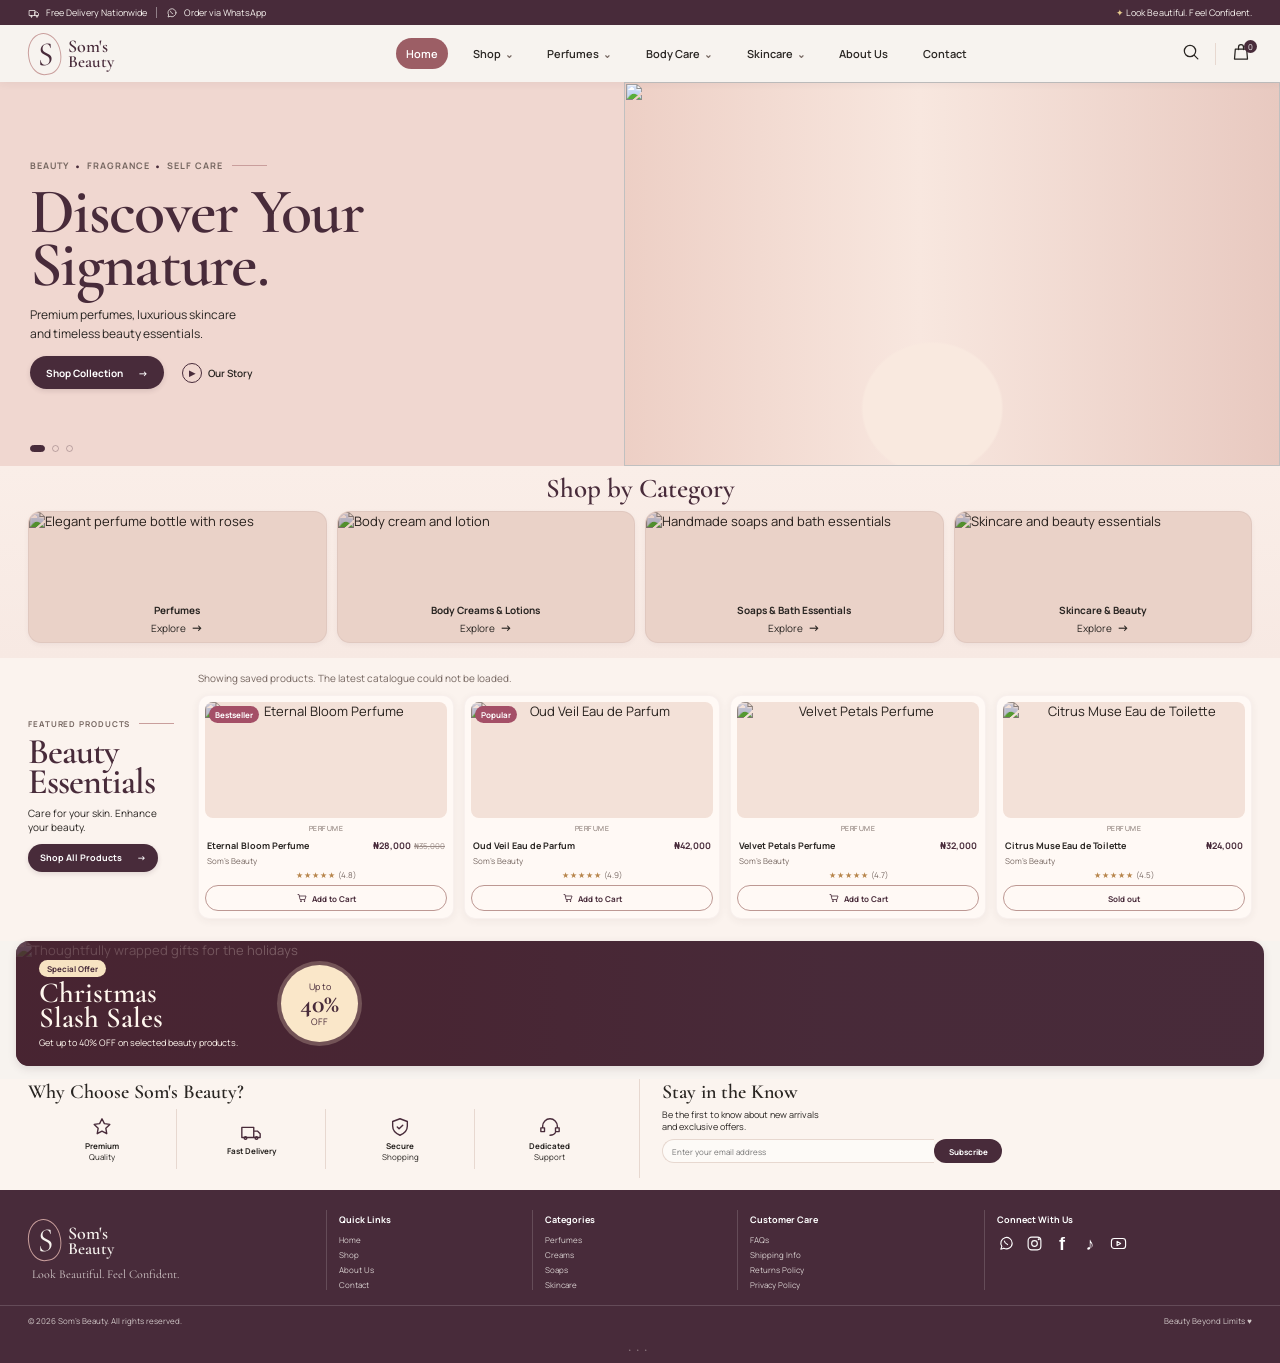
==== commit 2231f7a0: "Refresh storefront catalogue at runtime Display all catalogue matches on the shop page and refresh p" ====
--- a/index.html
+++ b/index.html
@@ -187,6 +187,7 @@
     <dialog class="product-details-dialog" aria-labelledby="product-details-title"></dialog>
     <dialog class="cart-dialog" aria-labelledby="cart-dialog-title"></dialog>
     <script src="catalog-data.js"></script>
+    <script src="catalog-client.js"></script>
     <script src="cart.js"></script>
     <script src="product-details.js"></script>
     <script src="script.js"></script>
